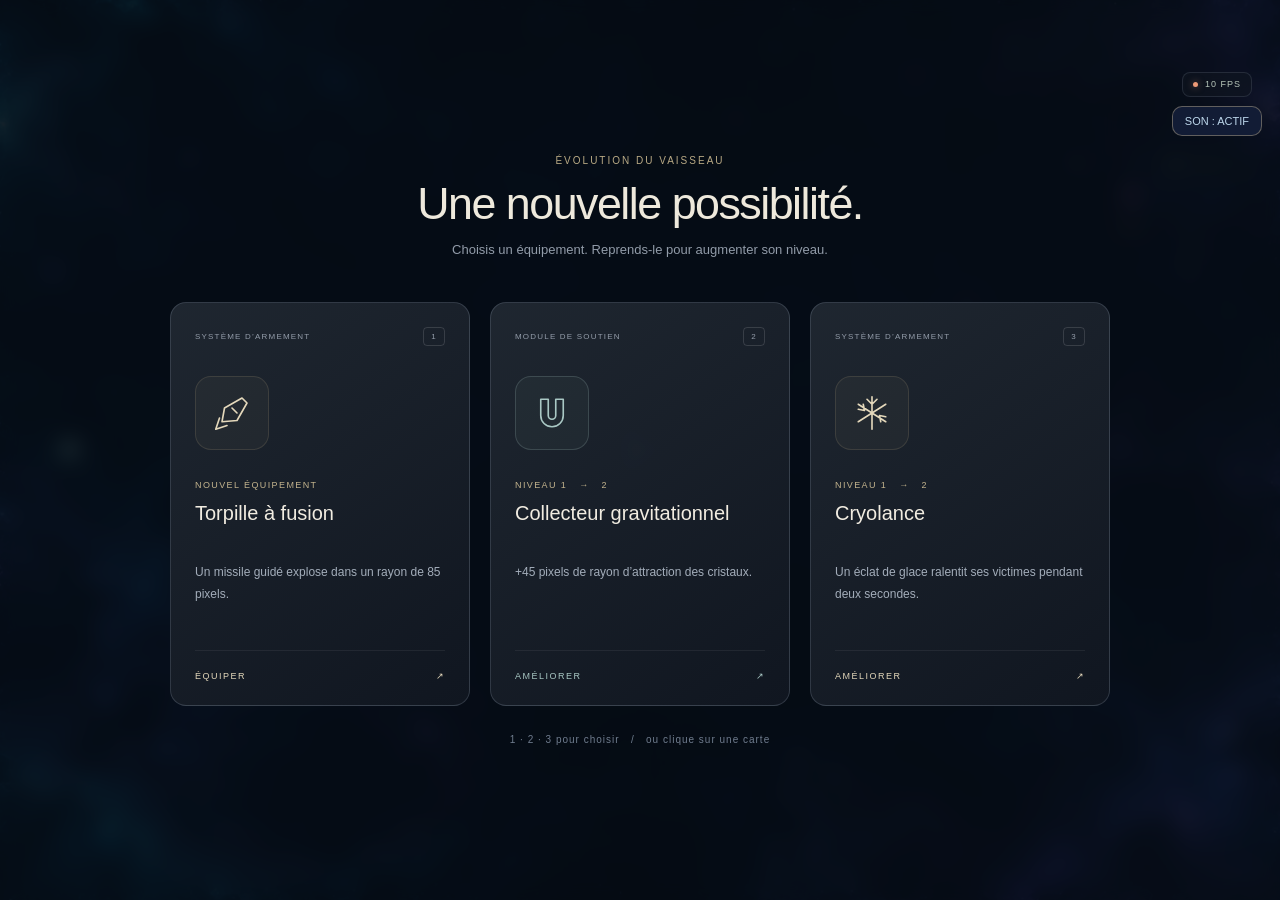
==== 11-SpaceSurvivors/tests/browser-preview.html @ e87efed2 "feat: add Space Survivors steering game" ====
<!doctype html>
<html lang="fr">
  <head>
    <meta charset="utf-8">
    <meta name="viewport" content="width=device-width, initial-scale=1">
    <title>Validation visuelle Space Survivors</title>
    <style>
      html, body { margin: 0; height: 100%; background: #080d16; }
      iframe { width: 100%; height: 100%; border: 0; display: block; }
    </style>
  </head>
  <body>
    <iframe title="Scénario de validation"></iframe>
    <script>
      // Charge la vraie page et ses vrais assets, avec un état reproductible.
      fetch('../index.html', { cache: 'no-store' }).then(response => response.text()).then(source => {
        const base = new URL('../', location.href).href;
        const scenario = new URLSearchParams(location.search).get('scenario') || 'upgrade';
        const fixture = `<script src="tests/browser-preview.js?v=5" data-scenario="${['combat', 'pause', 'sanctuary', 'arrival', 'boss', 'benchmark', 'transition', 'death'].includes(scenario) ? scenario : 'upgrade'}"><\/script>`;
        document.querySelector('iframe').srcdoc = source
          .replace('<head>', `<head><base href="${base}">`)
          .replace('</body>', `${fixture}</body>`);
      });
    </script>
  </body>
</html>
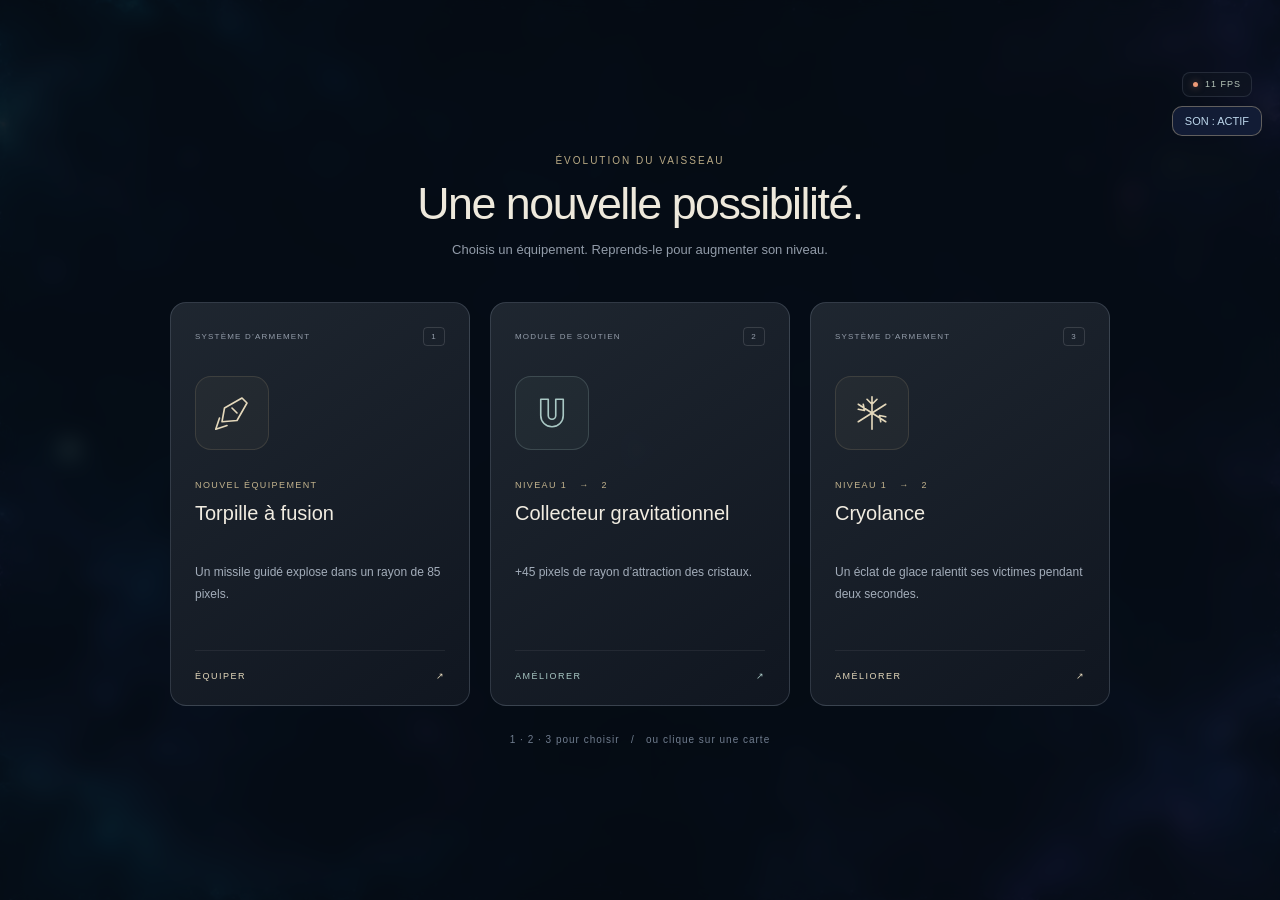
==== commit 458e2446: "feat: publish projects 11 and 12 with independent Pages links" ====
--- a/11-SpaceSurvivors/tests/browser-preview.html
+++ b/11-SpaceSurvivors/tests/browser-preview.html
@@ -16,8 +16,8 @@
       fetch('../index.html', { cache: 'no-store' }).then(response => response.text()).then(source => {
         const base = new URL('../', location.href).href;
         const scenario = new URLSearchParams(location.search).get('scenario') || 'upgrade';
-        const fixture = `<script src="tests/browser-preview.js?v=5" data-scenario="${['combat', 'pause', 'sanctuary', 'arrival', 'boss', 'benchmark', 'transition', 'death'].includes(scenario) ? scenario : 'upgrade'}"><\/script>`;
-        document.querySelector('iframe').srcdoc = source
+        const fixture = `<script src="tests/browser-preview.js?v=10" data-scenario="${['combat', 'pause', 'sanctuary', 'arrival', 'boss', 'benchmark', 'transition', 'death', 'results', 'victory', 'arsenal', 'refuge'].includes(scenario) ? scenario : 'upgrade'}"><\/script>`;
+        document.querySelector('iframe').srcdoc = source.replace(/src="([^"]+\.js)"/g, 'src="$1?v=refuges-20261019"')
           .replace('<head>', `<head><base href="${base}">`)
           .replace('</body>', `${fixture}</body>`);
       });
